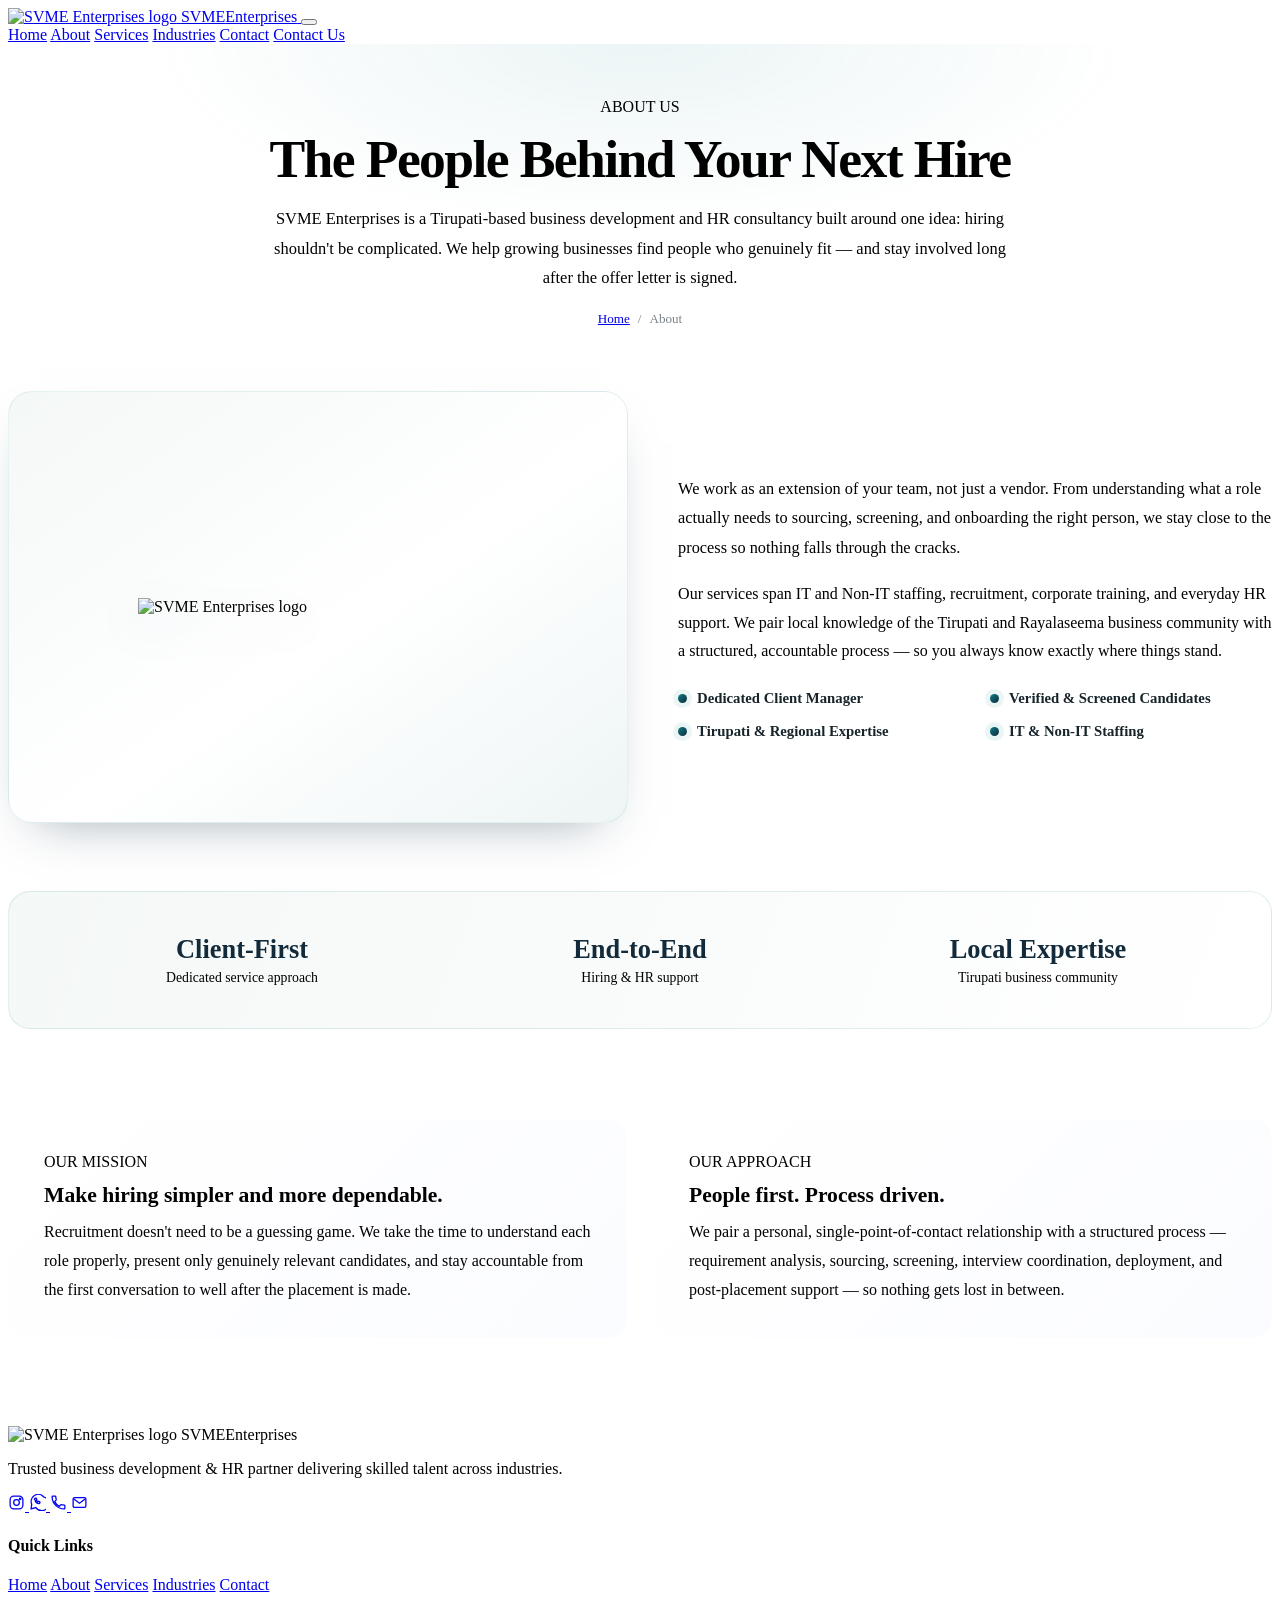
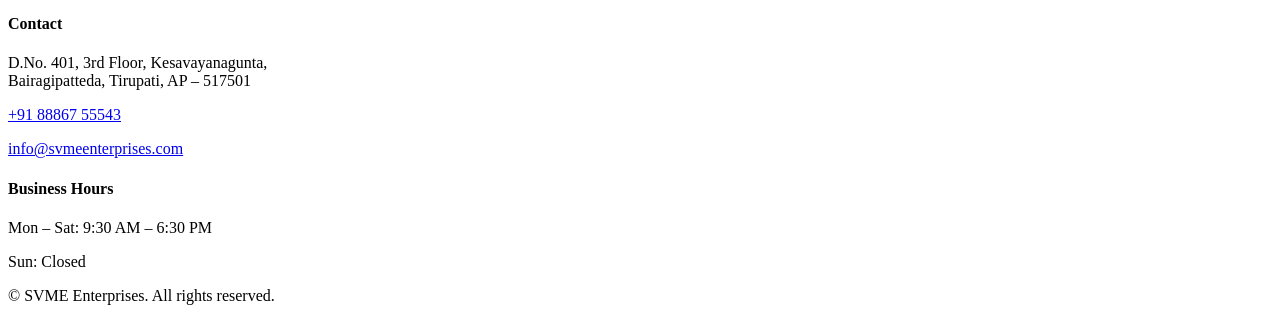
==== about.html @ 437296a8 "Add files via upload" ====
<!DOCTYPE html>
<html lang="en">
<head>
<meta charset="UTF-8">
<meta name="viewport" content="width=device-width, initial-scale=1.0">
<title>About Us | SVME Enterprises</title>
<meta name="description" content="Learn about SVME Enterprises and our approach to staffing, recruitment and workforce solutions.">
<link rel="icon" type="image/png" href="assets/logo.png">
<link rel="preconnect" href="https://fonts.googleapis.com">
<link rel="preconnect" href="https://fonts.gstatic.com" crossorigin>
<link href="https://fonts.googleapis.com/css2?family=Poppins:wght@500;600;700;800&family=Playfair+Display:wght@700;800&family=Inter:wght@400;500;600&display=swap" rel="stylesheet">
<link rel="stylesheet" href="css/style.css">
<style>
.about-page-hero{
  padding:54px 0 22px;
  text-align:center;
  background:
    radial-gradient(700px 260px at 50% 0%, rgba(14,124,134,.08), transparent 70%),
    #fff;
}
.about-page-hero h1{
  margin:12px 0 14px;
  font-size:clamp(2.2rem,4.2vw,3.35rem);
  letter-spacing:-.03em;
}
.about-page-hero .lead{
  max-width:760px;margin:0 auto;color:var(--muted);
  font-size:1.03rem;line-height:1.8;
}
.about-breadcrumb{
  display:flex;justify-content:center;gap:8px;align-items:center;
  margin-top:18px;color:#7a858a;font-size:.82rem;
}
.about-main{padding:42px 0 90px;background:#fff}
.about-grid{
  display:grid;grid-template-columns:minmax(0,1.02fr) minmax(0,.98fr);
  gap:52px;align-items:center;
}
.about-logo-card{
  width:100%;height:430px;border-radius:24px;
  display:flex;align-items:center;justify-content:center;
  background:linear-gradient(145deg,#f4f8f7 0%,#ffffff 55%,#eef5f5 100%);
  border:1px solid rgba(14,124,134,.10);
  box-shadow:0 22px 50px -30px rgba(20,50,70,.5);
  overflow:hidden;
}
.about-logo-card img{
  width:min(68%,360px);height:auto;display:block;
  object-fit:contain;
  filter:drop-shadow(0 14px 22px rgba(20,50,70,.10));
}
.about-copy p{color:var(--muted);line-height:1.8;margin:0 0 18px}
.about-copy .intro{font-size:1.02rem}
.about-points{
  display:grid;grid-template-columns:1fr 1fr;gap:16px 30px;
  margin-top:24px;
}
.about-point{
  display:flex;gap:10px;align-items:center;color:#17252b;
  font-weight:600;font-size:.92rem;
}
.about-point:before{
  content:"";width:9px;height:9px;flex:0 0 9px;border-radius:50%;
  background:linear-gradient(135deg,#0E7C86,#102A3B);
  box-shadow:0 0 0 5px rgba(14,124,134,.08);
}
.about-highlight{
  margin-top:68px;padding:42px 46px;border-radius:22px;
  background:linear-gradient(110deg,#F4F8F7 0%,#FFFFFF 100%);
  border:1px solid rgba(14,124,134,.12);
}
.about-highlight-grid{display:grid;grid-template-columns:repeat(3,1fr);gap:24px;text-align:center}
.about-stat strong{display:block;font-size:1.65rem;color:#132a3a}
.about-stat span{display:block;color:var(--muted);font-size:.86rem;margin-top:5px}
@media(max-width:900px){
  .about-grid{grid-template-columns:1fr;gap:34px}
  .about-logo-card{height:360px}
}
@media(max-width:600px){
  .about-page-hero{padding:44px 0 16px}
  .about-main{padding:32px 0 65px}
  .about-logo-card{height:280px;border-radius:18px}
  .about-points{grid-template-columns:1fr}
  .about-highlight{padding:30px 22px}
  .about-highlight-grid{grid-template-columns:1fr}
}

.about-extra{padding:0 0 88px;background:#fff}
.about-extra-grid{display:grid;grid-template-columns:1fr 1fr;gap:26px}
.about-extra-grid article{padding:34px 36px;border:1px solid var(--line);border-radius:20px;background:linear-gradient(135deg,#fff 0%,#fbfcff 100%);box-shadow:var(--shadow-sm)}
.about-extra-grid h2{font-size:1.35rem;margin:12px 0 10px}
.about-extra-grid p{margin:0;color:var(--muted);line-height:1.8}
@media(max-width:700px){.about-extra-grid{grid-template-columns:1fr}.about-extra-grid article{padding:28px 24px}}
</style>
</head>
<body>

<!-- Header -->
<header class="site-header" id="top">
  <div class="wrap header-inner">
    <a class="brand" href="index.html">
      <img src="assets/logo.png" alt="SVME Enterprises logo" class="brand-logo">
      <span class="brand-name"><span class="brand-svme">SVME</span><span class="brand-ent">Enterprises</span></span>
    </a>

    <button class="nav-toggle" id="navToggle" aria-label="Toggle navigation" aria-expanded="false">
      <span></span><span></span><span></span>
    </button>

    <nav class="site-nav" id="siteNav">
      <a href="index.html">Home</a>
      <a href="about.html">About</a>
      <a href="services.html">Services</a>
      <a href="index.html#industries">Industries</a>
      <a href="contact.html">Contact</a>
      <a class="btn-gradient nav-cta" href="contact.html">Contact Us</a>
    </nav>
  </div>
</header>



<main>
<section class="about-page-hero">
  <div class="wrap">
    <span class="eyebrow">ABOUT US</span>
    <h1>The People Behind Your Next Hire</h1>
    <p class="lead">SVME Enterprises is a Tirupati-based business development and HR consultancy built around one idea: hiring shouldn't be complicated. We help growing businesses find people who genuinely fit &mdash; and stay involved long after the offer letter is signed.</p>
    <div class="about-breadcrumb">
      <a href="index.html">Home</a><span>/</span><span>About</span>
    </div>
  </div>
</section>

<section class="about-main">
  <div class="wrap">
    <div class="about-grid">
      <div>
        <div class="about-logo-card"><img src="assets/logo.png" alt="SVME Enterprises logo"></div>
      </div>
      <div class="about-copy">
        <p class="intro">We work as an extension of your team, not just a vendor. From understanding what a role actually needs to sourcing, screening, and onboarding the right person, we stay close to the process so nothing falls through the cracks.</p>
        <p>Our services span IT and Non-IT staffing, recruitment, corporate training, and everyday HR support. We pair local knowledge of the Tirupati and Rayalaseema business community with a structured, accountable process &mdash; so you always know exactly where things stand.</p>
        <div class="about-points">
          <div class="about-point">Dedicated Client Manager</div>
          <div class="about-point">Verified &amp; Screened Candidates</div>
          <div class="about-point">Tirupati &amp; Regional Expertise</div>
          <div class="about-point">IT &amp; Non-IT Staffing</div>
        </div>
      </div>
    </div>

    <div class="about-highlight">
      <div class="about-highlight-grid">
        <div class="about-stat"><strong>Client-First</strong><span>Dedicated service approach</span></div>
        <div class="about-stat"><strong>End-to-End</strong><span>Hiring &amp; HR support</span></div>
        <div class="about-stat"><strong>Local Expertise</strong><span>Tirupati business community</span></div>
      </div>
    </div>
  </div>

</section>

<section class="about-extra">
  <div class="wrap">
    <div class="about-extra-grid">
      <article>
        <span class="eyebrow">OUR MISSION</span>
        <h2>Make hiring simpler and more dependable.</h2>
        <p>Recruitment doesn't need to be a guessing game. We take the time to understand each role properly, present only genuinely relevant candidates, and stay accountable from the first conversation to well after the placement is made.</p>
      </article>
      <article>
        <span class="eyebrow">OUR APPROACH</span>
        <h2>People first. Process driven.</h2>
        <p>We pair a personal, single-point-of-contact relationship with a structured process &mdash; requirement analysis, sourcing, screening, interview coordination, deployment, and post-placement support &mdash; so nothing gets lost in between.</p>
      </article>
    </div>
  </div>
</section>

</section>
</main>

<!-- Footer -->
<footer class="site-footer">
  <div class="wrap footer-grid">
    <div class="footer-brand">
      <div class="footer-logo-box">
        <img src="assets/logo.png" alt="SVME Enterprises logo" class="footer-logo">
        <span class="footer-logo-text"><span class="brand-svme">SVME</span><span class="brand-ent block">Enterprises</span></span>
      </div>
      <p class="footer-tag">Trusted business development &amp; HR partner delivering skilled talent across industries.</p>
      <div class="footer-social">
        <a href="https://www.instagram.com/svme_enterprises?igsh=MTJnbjJmdXRpMzVmag==" target="_blank" rel="noopener" aria-label="Instagram">
          <svg viewBox="0 0 24 24" width="17" height="17" fill="none" stroke="currentColor" stroke-width="1.8"><rect x="3" y="3" width="18" height="18" rx="5"/><circle cx="12" cy="12" r="4"/><circle cx="17.2" cy="6.8" r="1"/></svg>
        </a>
        <a href="https://wa.me/918886755543" target="_blank" rel="noopener" aria-label="WhatsApp">
          <svg viewBox="0 0 24 24" width="17" height="17" fill="none" stroke="currentColor" stroke-width="1.8"><path d="M20.5 3.9A10 10 0 0 0 3.8 14.4L3 21l6.7-1.8A10 10 0 1 0 20.5 3.9Z"/><path d="M8.6 8.4c.3 2.6 2.5 4.8 5.1 5.1.8.1 1.5-.4 1.7-1.1l.1-.6a.8.8 0 0 0-.4-.9l-1.4-.6a.8.8 0 0 0-.9.2l-.4.5a5.1 5.1 0 0 1-2.1-2.1l.5-.4a.8.8 0 0 0 .2-.9l-.6-1.4a.8.8 0 0 0-.9-.4l-.6.1c-.7.2-1.2.9-1.1 1.7Z"/></svg>
        </a>
        <a href="tel:+918886755543" aria-label="Call SVME Enterprises">
          <svg viewBox="0 0 24 24" width="17" height="17" fill="none" stroke="currentColor" stroke-width="1.8"><path d="M6.6 10.8c1.4 2.8 3.8 5.2 6.6 6.6l2.2-2.2c.3-.3.7-.4 1-.2 1.1.4 2.3.6 3.6.6.6 0 1 .4 1 1V20c0 .6-.4 1-1 1C10.6 21 3 13.4 3 4c0-.6.4-1 1-1h3.2c.6 0 1 .4 1 1 0 1.3.2 2.5.6 3.6.1.4 0 .8-.2 1L6.6 10.8z"/></svg>
        </a>
        <a href="mailto:info@svmeenterprises.com" aria-label="Email SVME Enterprises">
          <svg viewBox="0 0 24 24" width="17" height="17" fill="none" stroke="currentColor" stroke-width="1.8"><rect x="3" y="5" width="18" height="14" rx="2"/><path d="m4 7 8 6 8-6"/></svg>
        </a>
      </div>
    </div>

    <div class="footer-col">
      <h4>Quick Links</h4>
      <a href="index.html">Home</a>
      <a href="about.html">About</a>
      <a href="services.html">Services</a>
      <a href="index.html#industries">Industries</a>
      <a href="contact.html">Contact</a>
    </div>

    <div class="footer-col">
      <h4>Contact</h4>
      <p>D.No. 401, 3rd Floor, Kesavayanagunta,<br>Bairagipatteda, Tirupati, AP &ndash; 517501</p>
      <p><a href="tel:+918886755543">+91 88867 55543</a></p>
      <p><a href="mailto:info@svmeenterprises.com">info@svmeenterprises.com</a></p>
    </div>

    <div class="footer-col">
      <h4>Business Hours</h4>
      <p>Mon &ndash; Sat: 9:30 AM &ndash; 6:30 PM</p>
      <p>Sun: Closed</p>
    </div>
  </div>
  <p class="footer-copy">&copy; <span id="year"></span> SVME Enterprises. All rights reserved.</p>
</footer>

<script src="js/script.js"></script>
</body>
</html>
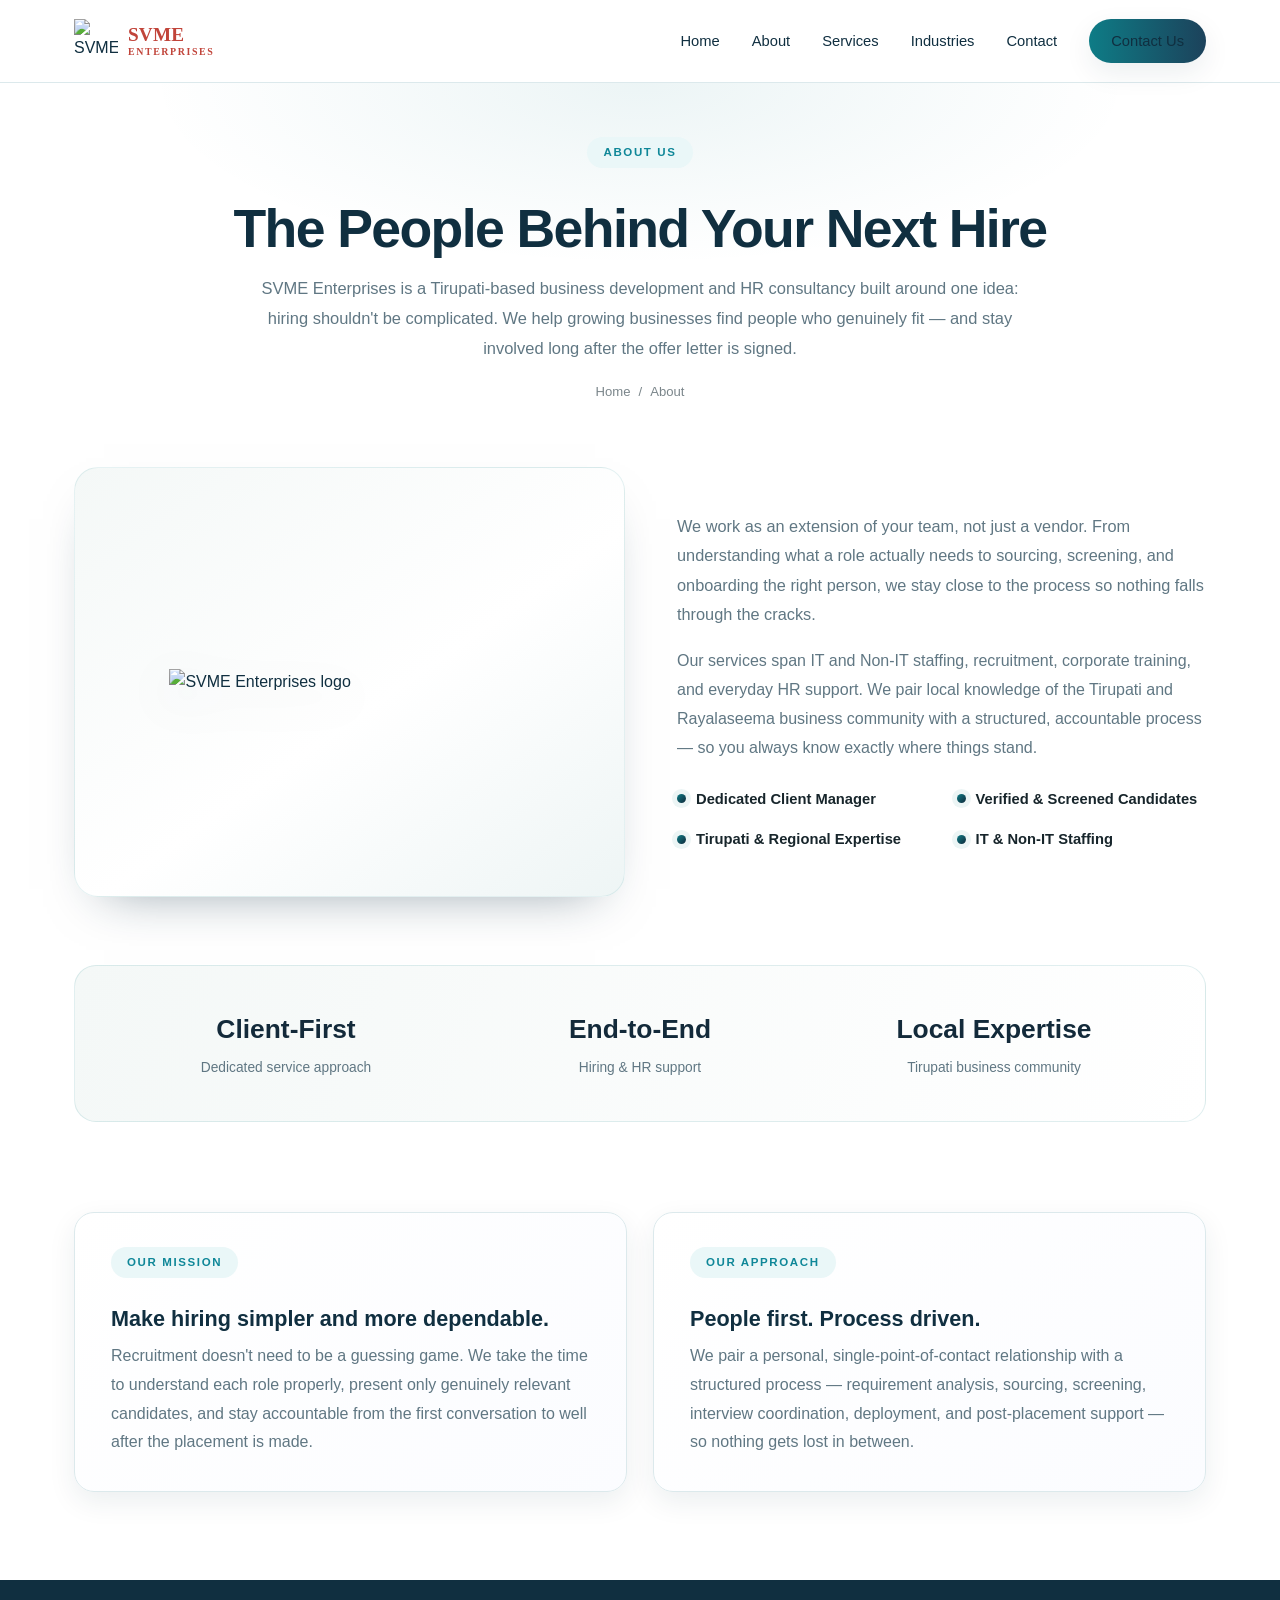
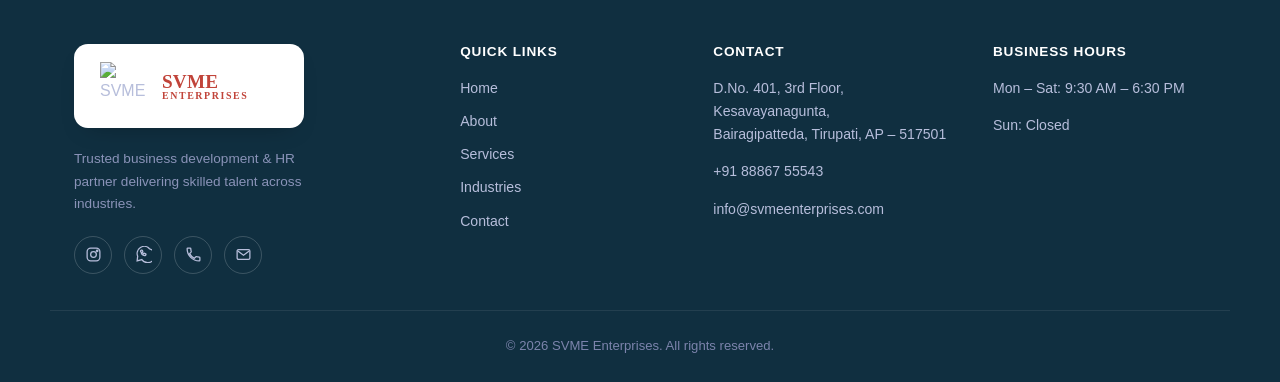
==== commit 6ed8238c: "Update stylesheet and script link paths in about.html" ====
--- a/about.html
+++ b/about.html
@@ -9,7 +9,7 @@
 <link rel="preconnect" href="https://fonts.googleapis.com">
 <link rel="preconnect" href="https://fonts.gstatic.com" crossorigin>
 <link href="https://fonts.googleapis.com/css2?family=Poppins:wght@500;600;700;800&family=Playfair+Display:wght@700;800&family=Inter:wght@400;500;600&display=swap" rel="stylesheet">
-<link rel="stylesheet" href="css/style.css">
+<link rel="stylesheet" href="style.css">
 <style>
 .about-page-hero{
   padding:54px 0 22px;
@@ -231,6 +231,6 @@
   <p class="footer-copy">&copy; <span id="year"></span> SVME Enterprises. All rights reserved.</p>
 </footer>
 
-<script src="js/script.js"></script>
+<script src="script.js"></script>
 </body>
 </html>
--- a/style.css
+++ b/style.css
@@ -0,0 +1,575 @@
+/* ============================================
+   SVME Enterprises — aedutree-inspired theme
+   ============================================ */
+:root{
+  --p1: #0E7C86;   /* teal       */
+  --p2: #1C425B;   /* navy-soft  */
+  --p3: #102A3B;   /* deep navy  */
+  --gold: #D9922F; /* accent     */
+  --coral: #C1443A; /* wordmark red, from card/logo */
+  --grad: linear-gradient(90deg, var(--p1), var(--p2));
+
+  --ink:    #102A3B;
+  --muted:  #5B6B72;
+  --line:   #E4E9E9;
+  --bg:     #FFFFFF;
+  --bg-tint: #F4F8F7;
+  --navy:   #0E2836;
+
+  --font-head: 'Poppins', 'Segoe UI', sans-serif;
+  --font-body: 'Inter', 'Segoe UI', sans-serif;
+
+  --radius: 16px;
+  --shadow: 0 20px 45px -22px rgba(30,20,70,.22);
+  --shadow-sm: 0 8px 22px -12px rgba(30,20,70,.18);
+}
+
+*{ box-sizing:border-box; }
+html{ scroll-behavior:smooth; }
+body{
+  margin:0;
+  font-family: var(--font-body);
+  color: var(--ink);
+  background: var(--bg);
+  line-height:1.65;
+  -webkit-font-smoothing:antialiased;
+}
+img{ max-width:100%; display:block; }
+a{ color:inherit; text-decoration:none; }
+ul{ margin:0; padding:0; list-style:none; }
+h1,h2,h3,h4{ font-family: var(--font-head); color: var(--ink); margin:0; line-height:1.2; }
+
+.wrap{ width:100%; max-width:1180px; margin:0 auto; padding:0 24px; }
+
+.eyebrow{
+  display:inline-block;
+  font-family: var(--font-head);
+  font-weight:600;
+  font-size:.72rem;
+  letter-spacing:.14em;
+  text-transform:uppercase;
+  color: var(--p1);
+  background: rgba(14,124,134,.08);
+  padding: 6px 16px;
+  border-radius:999px;
+  margin-bottom:16px;
+}
+.eyebrow.light{ color:#BFE3E6; background: rgba(255,255,255,.08); }
+.center{ text-align:center; }
+h2.center{ margin-bottom:10px; }
+.section-sub{ color: var(--muted); max-width:56ch; margin: 0 auto 46px; }
+.section-sub.center{ margin-left:auto; margin-right:auto; }
+
+.section{ padding: 96px 0; }
+.section h2{ font-size: clamp(1.6rem, 2.6vw, 2.15rem); }
+
+.grad-text{
+  color: var(--p1);
+}
+
+/* ============================================
+   Buttons
+   ============================================ */
+.btn-gradient{
+  display:inline-flex; align-items:center; gap:8px;
+  font-family: var(--font-head); font-weight:600; font-size:.94rem;
+  color:#fff; background: var(--grad);
+  padding: 13px 26px; border-radius:999px;
+  box-shadow: var(--shadow-sm);
+  transition: transform .18s ease, box-shadow .18s ease, filter .18s ease;
+}
+.btn-gradient:hover{ transform: translateY(-2px); filter: brightness(1.06); box-shadow: var(--shadow); }
+.btn-outline{
+  display:inline-flex; align-items:center;
+  font-family: var(--font-head); font-weight:600; font-size:.94rem;
+  color: var(--ink); background: transparent;
+  border: 1.5px solid var(--line);
+  padding: 13px 26px; border-radius:999px;
+  transition: border-color .18s ease, transform .18s ease;
+}
+.btn-outline:hover{ border-color: var(--p1); transform: translateY(-2px); }
+.btn-lg{ padding: 15px 30px; }
+.btn-block{ width:100%; justify-content:center; margin-top:22px; }
+.arrow{ transition: transform .18s ease; }
+.btn-gradient:hover .arrow{ transform: translateX(3px); }
+
+/* ============================================
+   Header
+   ============================================ */
+.site-header{
+  position:sticky; top:0; z-index:50;
+  background: rgba(255,255,255,.9);
+  backdrop-filter: blur(10px);
+  border-bottom: 1px solid var(--line);
+}
+.header-inner{ display:flex; align-items:center; justify-content:space-between; height:82px; }
+.brand{ display:flex; align-items:center; gap:10px; }
+.brand-logo{ width:44px; height:44px; object-fit:contain; }
+.brand-name{ display:flex; flex-direction:column; line-height:1; }
+.brand-svme{
+  font-family:'Playfair Display', serif; font-weight:800; font-size:1.2rem;
+  color: var(--coral); letter-spacing:.01em;
+}
+.brand-ent{
+  font-family:'Playfair Display', serif; font-weight:700; font-size:.62rem;
+  color: var(--coral); letter-spacing:.16em; text-transform:uppercase;
+  margin-top:2px;
+}
+.brand-ent.block{ display:block; margin-top:0; }
+
+.site-nav{ display:flex; align-items:center; gap:32px; }
+.site-nav a{ font-family: var(--font-head); font-weight:500; font-size:.92rem; color: var(--ink); }
+.site-nav a:not(.nav-cta):hover{ color: var(--p1); }
+.nav-cta{ padding: 10px 22px; }
+
+.nav-toggle{
+  display:none; flex-direction:column; justify-content:center; gap:5px;
+  width:40px; height:40px; background:none; border:none; cursor:pointer;
+}
+.nav-toggle span{ width:22px; height:2px; background: var(--ink); border-radius:2px; }
+
+/* ============================================
+   Hero
+   ============================================ */
+.hero{
+  position:relative;
+  padding: 100px 0 90px;
+  background:
+    radial-gradient(900px 420px at 12% -10%, rgba(14,124,134,.09), transparent 60%),
+    radial-gradient(900px 460px at 90% 10%, rgba(28,66,91,.10), transparent 60%),
+    var(--bg-tint);
+  overflow:hidden;
+}
+.hero-inner{
+  display:grid; grid-template-columns: 1.1fr .9fr; gap:50px; align-items:center;
+}
+.badge{
+  display:inline-block;
+  font-family: var(--font-head); font-weight:600; font-size:.72rem;
+  letter-spacing:.1em; color: var(--p1);
+  background:#fff; border:1px solid rgba(14,124,134,.25);
+  padding:8px 18px; border-radius:999px; margin-bottom:26px;
+  box-shadow: var(--shadow-sm);
+}
+.hero h1{
+  font-size: clamp(1.9rem, 3.8vw, 2.65rem);
+  font-weight:600; letter-spacing:-.01em; margin-bottom:20px;
+}
+.hero-lead{ color: var(--muted); font-size:1.04rem; max-width:48ch; margin-bottom:32px; }
+.hero-actions{ display:flex; gap:16px; flex-wrap:wrap; }
+
+.hero-visual{ position:relative; display:flex; align-items:center; justify-content:center; }
+.hero-glow{
+  position:absolute; width:340px; height:340px; border-radius:50%;
+  background: var(--grad); filter: blur(90px); opacity:.28;
+}
+.hero-card{
+  position:relative; z-index:2;
+  background:#fff; border-radius: 22px;
+  padding: 40px 34px; text-align:center;
+  box-shadow: var(--shadow);
+  border: 1px solid var(--line);
+  width: 100%; max-width: 320px;
+}
+.hero-logo{ width:112px; margin:0 auto 18px; }
+.hero-card-title{ line-height:1.1; margin:0; }
+.hero-card-title .brand-svme{ font-size:1.35rem; }
+.hero-card-title .brand-ent{ font-size:.68rem; }
+.hero-card-sub{ color: var(--muted); font-size:.85rem; margin-top:10px; }
+.hero-card-row{ display:flex; justify-content:center; gap:14px; margin-top:22px; font-size:1.3rem; }
+
+/* ============================================
+   Highlights strip
+   ============================================ */
+.highlights{ background: var(--navy); padding: 42px 0; }
+.highlights-grid{
+  display:grid; grid-template-columns: repeat(4,1fr); gap:20px; text-align:center;
+}
+.highlight h3{ color:#fff; font-size:1.15rem; }
+.highlight p{ color:#9AA3C2; font-size:.85rem; margin:4px 0 0; }
+
+/* ============================================
+   Icon badges (gradient circles)
+   ============================================ */
+.icon-badge{
+  display:inline-flex; align-items:center; justify-content:center;
+  width:52px; height:52px; border-radius:16px;
+  font-size:1.35rem; margin-bottom:18px;
+  color:#fff;
+}
+.grad-1{ background: linear-gradient(135deg, var(--p1), #0B5E66); }
+.grad-2{ background: linear-gradient(135deg, var(--p2), var(--p3)); }
+.grad-3{ background: linear-gradient(135deg, var(--p1), var(--p3)); }
+.grad-4{ background: linear-gradient(135deg, var(--gold), var(--p1)); }
+
+/* ============================================
+   About
+   ============================================ */
+.about-inner{ display:grid; grid-template-columns: .8fr 1.2fr; gap:60px; align-items:center; }
+.about-visual{
+  background: var(--bg-tint); border-radius: var(--radius);
+  padding: 50px; display:flex; align-items:center; justify-content:center;
+  border: 1px solid var(--line);
+}
+.about-logo{ width:70%; }
+.about-text p{ color: var(--muted); margin: 16px 0 0; max-width:52ch; }
+.about-text h2{ font-size: clamp(1.5rem, 2.4vw, 2rem); margin-bottom:4px; }
+.about-text .btn-gradient{ margin-top:26px; }
+
+/* ============================================
+   Card grids
+   ============================================ */
+.card-grid{ display:grid; gap:24px; }
+.card-grid.four{ grid-template-columns: repeat(4, 1fr); }
+.card-grid.three{ grid-template-columns: repeat(3, 1fr); }
+
+.feature-card{
+  background:#fff; border:1px solid var(--line); border-radius: var(--radius);
+  padding: 32px 26px; box-shadow: var(--shadow-sm);
+  transition: transform .2s ease, box-shadow .2s ease;
+}
+.feature-card:hover{ transform: translateY(-5px); box-shadow: var(--shadow); }
+.feature-card h3{ font-size:1.02rem; margin-bottom:8px; }
+.feature-card p{ color: var(--muted); font-size:.9rem; margin:0; }
+
+.services{ background: var(--bg); }
+.industries{ background: var(--bg-tint); }
+
+.industry-grid .industry-card{
+  background:#fff; border:1px solid var(--line); border-radius: var(--radius);
+  padding: 30px 20px; text-align:center; box-shadow: var(--shadow-sm);
+  transition: transform .2s ease, box-shadow .2s ease;
+}
+.industry-card:hover{ transform: translateY(-5px); box-shadow: var(--shadow); }
+.industry-card .icon-badge{ margin-bottom:14px; }
+.industry-card p{ font-family: var(--font-head); font-weight:600; font-size:.9rem; margin:0; }
+
+.why{ background:#fff; }
+
+/* ============================================
+   Process
+   ============================================ */
+.process{ background: var(--navy); }
+.process h2, .process .eyebrow{ color:#fff; }
+.process-grid{
+  display:grid; grid-template-columns: repeat(6, 1fr); gap:18px; margin-top:20px;
+}
+.process-step{
+  background: rgba(255,255,255,.05);
+  border: 1px solid rgba(255,255,255,.1);
+  border-radius: var(--radius);
+  padding: 26px 16px; text-align:center;
+}
+.step-badge{
+  display:inline-flex; align-items:center; justify-content:center;
+  width:44px; height:44px; border-radius:50%;
+  background: var(--grad); color:#fff;
+  font-family: var(--font-head); font-weight:700;
+  margin-bottom:14px;
+}
+.process-step h4{ color:#E7E9F5; font-size:.85rem; font-weight:600; }
+
+/* ============================================
+   Contact
+   ============================================ */
+.contact{ background: var(--bg-tint); }
+.contact-grid{ display:grid; grid-template-columns: .95fr 1.05fr; gap:26px; align-items:stretch; }
+.contact-card{
+  background:#fff; border-radius: var(--radius); padding:36px;
+  border: 1px solid var(--line); box-shadow: var(--shadow-sm);
+}
+.contact-card h3{ font-size:1.2rem; }
+.contact-person{ color: var(--p1); font-weight:500; font-size:.92rem; margin:4px 0 22px; }
+.contact-list{ display:grid; gap:16px; margin-bottom:6px; }
+.contact-list li{ display:flex; gap:14px; align-items:flex-start; font-size:.94rem; }
+.contact-list a:hover{ color: var(--p1); }
+
+.map-card{ border-radius: var(--radius); overflow:hidden; min-height:340px; box-shadow: var(--shadow-sm); border: 1px solid var(--line); }
+.map-card iframe{ width:100%; height:100%; min-height:340px; }
+
+/* ============================================
+   Footer
+   ============================================ */
+.site-footer{ background: var(--navy); color:#B7BEDB; padding: 64px 0 26px; }
+.footer-grid{
+  display:grid; grid-template-columns: 1.3fr .8fr .9fr .8fr; gap:40px;
+  padding-bottom:36px; border-bottom:1px solid rgba(255,255,255,.08);
+}
+.footer-brand{ display:flex; flex-direction:column; align-items:flex-start; }
+.footer-logo-box{
+  display:flex; align-items:center; gap:14px;
+  background:#fff; border-radius:14px;
+  padding: 18px 26px; margin-bottom:20px;
+  box-shadow: 0 10px 24px -14px rgba(0,0,0,.35);
+  min-width: 230px;
+}
+.footer-logo{ width:48px; height:48px; object-fit:contain; flex-shrink:0; }
+.footer-logo-text{ display:flex; flex-direction:column; line-height:1; }
+.footer-logo-text .brand-svme{ font-size:1.2rem; }
+.footer-logo-text .brand-ent{ font-size:.62rem; }
+.footer-tag{ color:#8A93B8; font-weight:400 !important; font-size:.85rem; margin:0 0 20px !important; max-width:32ch; }
+.footer-social{ display:flex; gap:12px; }
+.footer-social a{
+  width:38px; height:38px; border-radius:50%;
+  display:flex; align-items:center; justify-content:center;
+  border: 1px solid rgba(255,255,255,.18);
+  color:#B7BEDB;
+  transition: background .18s ease, color .18s ease, border-color .18s ease;
+}
+.footer-social a:hover{ background:#fff; color: var(--navy); border-color:#fff; }
+.footer-col h4{ color:#fff; font-size:.85rem; letter-spacing:.06em; text-transform:uppercase; margin-bottom:16px; }
+.footer-col a, .footer-col p{ display:block; color:#B7BEDB; font-size:.88rem; margin-bottom:10px; }
+.footer-col a:hover{ color:#fff; }
+.footer-copy{ text-align:center; color:#7C84AC; font-size:.82rem; margin: 24px 0 0; }
+
+/* ============================================
+   Responsive
+   ============================================ */
+@media (max-width: 980px){
+  .about-inner{ grid-template-columns:1fr; }
+  .about-visual{ order:-1; max-width:280px; margin:0 auto; }
+  .card-grid.four{ grid-template-columns: repeat(2,1fr); }
+  .card-grid.three{ grid-template-columns: repeat(2,1fr); }
+  .process-grid{ grid-template-columns: repeat(3,1fr); }
+  .highlights-grid{ grid-template-columns: repeat(2,1fr); gap:28px; }
+  .contact-grid{ grid-template-columns:1fr; }
+  .footer-grid{ grid-template-columns: repeat(2,1fr); }
+}
+
+@media (max-width: 700px){
+  .hero-inner{ grid-template-columns:1fr; }
+}
+
+@media (max-width: 760px){
+  .nav-toggle{ display:flex; }
+  .site-nav{
+    position:absolute; top:82px; left:0; right:0;
+    background:#fff; flex-direction:column; align-items:flex-start; gap:4px;
+    padding:14px 24px 22px; border-bottom:1px solid var(--line); display:none;
+  }
+  .site-nav.open{ display:flex; }
+  .site-nav a{ width:100%; padding:10px 0; }
+  .nav-cta{ margin-top:8px; text-align:center; justify-content:center; }
+}
+
+@media (max-width: 560px){
+  .section{ padding:64px 0; }
+  .hero{ padding:64px 0 50px; }
+  .card-grid.four, .card-grid.three{ grid-template-columns:1fr; }
+  .process-grid{ grid-template-columns: repeat(2,1fr); }
+  .hero-actions{ flex-direction:column; align-items:stretch; }
+  .btn-gradient, .btn-outline{ justify-content:center; }
+  .footer-grid{ grid-template-columns:1fr; }
+}
+
+/* Premium services presentation */
+.service-card .icon-badge{
+  width:52px;
+  height:52px;
+  box-shadow: 0 10px 24px -14px rgba(30,20,70,.45);
+}
+.service-card .icon-badge svg{ display:block; }
+.services-link-wrap{
+  display:flex;
+  justify-content:center;
+  margin-top:38px;
+}
+.services-link{
+  color:#D92FB5;
+  font-family:var(--font-head);
+  font-weight:600;
+  font-size:.92rem;
+  transition:transform .18s ease, color .18s ease;
+}
+.services-link span{
+  display:inline-block;
+  margin-left:5px;
+  transition:transform .18s ease;
+}
+.services-link:hover{ color:var(--p1); }
+.services-link:hover span{ transform:translateX(4px); }
+
+@media (max-width: 900px){
+  .card-grid.four{ grid-template-columns: repeat(2, 1fr); }
+}
+@media (max-width: 560px){
+  .card-grid.four{ grid-template-columns: 1fr; }
+}
+
+
+/* Home page: About is a dedicated page, so keep the landing page focused. */
+.home-page-only{}
+
+
+/* =========================================================
+   SVME ENTERPRISES — PROJECT BRAND PALETTE
+   Teal / Navy / Red from the project identity
+   ========================================================= */
+:root{
+  --primary:#0F8798;
+  --primary-dark:#102F40;
+  --accent:#E33A3D;
+  --accent-soft:#EAF7F8;
+  --ink:#102F40;
+  --muted:#607783;
+  --line:#DCE9EC;
+  --surface:#F5FAFB;
+  --white:#FFFFFF;
+  --shadow-sm:0 10px 28px rgba(16,47,64,.08);
+  --shadow-md:0 18px 45px rgba(16,47,64,.12);
+}
+
+/* Buttons and interactive elements */
+.btn-primary,
+.cta-btn,
+button.primary{
+  background:linear-gradient(135deg,#0F8798 0%,#1E5D73 100%) !important;
+  color:#fff !important;
+  border-color:transparent !important;
+}
+.btn-primary:hover,
+.cta-btn:hover,
+button.primary:hover{
+  background:linear-gradient(135deg,#0C7180 0%,#164D61 100%) !important;
+}
+.btn-outline:hover{
+  border-color:#0F8798 !important;
+  color:#0F8798 !important;
+}
+
+/* Eyebrows, labels and small accents */
+.eyebrow{
+  color:#0F8798 !important;
+  background:#EAF7F8 !important;
+  border-color:#CBE7EB !important;
+}
+.section-label,
+.section-kicker{
+  color:#0F8798 !important;
+}
+
+/* Remove the old pink/purple CTA treatment and use the brand palette. */
+.cta-banner,
+.custom-cta,
+.service-cta{
+  background:linear-gradient(115deg,#0F8798 0%,#1E5D73 100%) !important;
+}
+.cta-banner h2,
+.cta-banner p,
+.custom-cta h2,
+.custom-cta p,
+.service-cta h2,
+.service-cta p{
+  color:#fff !important;
+}
+.cta-banner .btn,
+.custom-cta .btn,
+.service-cta .btn{
+  background:#fff !important;
+  color:#102F40 !important;
+}
+
+/* Cards and service icons */
+.service-card:hover,
+.industry-card:hover{
+  border-color:#B7DDE2 !important;
+}
+.icon-box,
+.service-icon{
+  background:linear-gradient(135deg,#0F8798 0%,#1E5D73 100%) !important;
+  color:#fff !important;
+}
+
+/* Use the project red only as a restrained highlight. */
+.highlight,
+.accent,
+.stat-accent{
+  color:#E33A3D !important;
+}
+
+/* Header active state */
+.nav-link.active,
+nav a.active{
+  color:#0F8798 !important;
+}
+
+/* Footer stays navy, matching the project's professional identity. */
+footer{
+  background:#102F40 !important;
+}
+
+/* SVME project CTA box */
+.cta-banner,
+.custom-cta,
+.service-cta,
+.custom-staffing-cta{
+  background:linear-gradient(120deg,#102F40 0%,#0F8798 100%) !important;
+  border:1px solid rgba(255,255,255,.12) !important;
+  box-shadow:0 18px 40px rgba(16,47,64,.18) !important;
+}
+.cta-banner h2,
+.cta-banner p,
+.custom-cta h2,
+.custom-cta p,
+.service-cta h2,
+.service-cta p,
+.custom-staffing-cta h2,
+.custom-staffing-cta p{
+  color:#FFFFFF !important;
+}
+.cta-banner .btn,
+.custom-cta .btn,
+.service-cta .btn,
+.custom-staffing-cta .btn{
+  background:#FFFFFF !important;
+  color:#102F40 !important;
+  border-color:#FFFFFF !important;
+}
+
+/* ============================================
+   Scroll reveal + page transition animation
+   ============================================ */
+.reveal{
+  opacity:0;
+  transform: translateY(26px);
+  transition: opacity .65s cubic-bezier(.2,.7,.3,1), transform .65s cubic-bezier(.2,.7,.3,1);
+  will-change: opacity, transform;
+}
+.reveal.is-visible{
+  opacity:1;
+  transform: translateY(0);
+}
+
+body.page-transition{
+  opacity:0;
+  transition: opacity .32s ease;
+}
+body.page-transition.loaded{
+  opacity:1;
+}
+
+@media (prefers-reduced-motion: reduce){
+  .reveal{ transition:none; opacity:1; transform:none; }
+  body.page-transition{ transition:none; opacity:1; }
+}
+
+/* Real contact brand icons */
+.contact-method .real-icon{
+  display:inline-flex; align-items:center; justify-content:center;
+  width:74px; height:74px; border-radius:20px;
+  background:#fff; border:1px solid var(--line);
+  box-shadow:0 12px 28px rgba(16,47,64,.10);
+}
+.contact-method .real-icon svg{ width:36px; height:36px; display:block; fill:currentColor; }
+.contact-method .real-icon img{ width:40px; height:40px; display:block; object-fit:contain; }
+.contact-method .phone-icon{ color:#0F8798; }
+.contact-method .email-icon{ color:#1C425B; }
+.contact-method .whatsapp-icon img{ width:44px; height:44px; }
+.contact-method .instagram-icon img{ width:44px; height:44px; }
+.contact-list .real-list-icon{
+  display:inline-flex; align-items:center; justify-content:center; width:24px; height:24px;
+  flex:0 0 24px; color:#0F8798;
+}
+.contact-list .real-list-icon svg{ width:21px; height:21px; fill:currentColor; }
+.contact-list .real-list-icon img{ width:21px; height:21px; object-fit:contain; }
+.contact-list .email-icon{ color:#1C425B; }
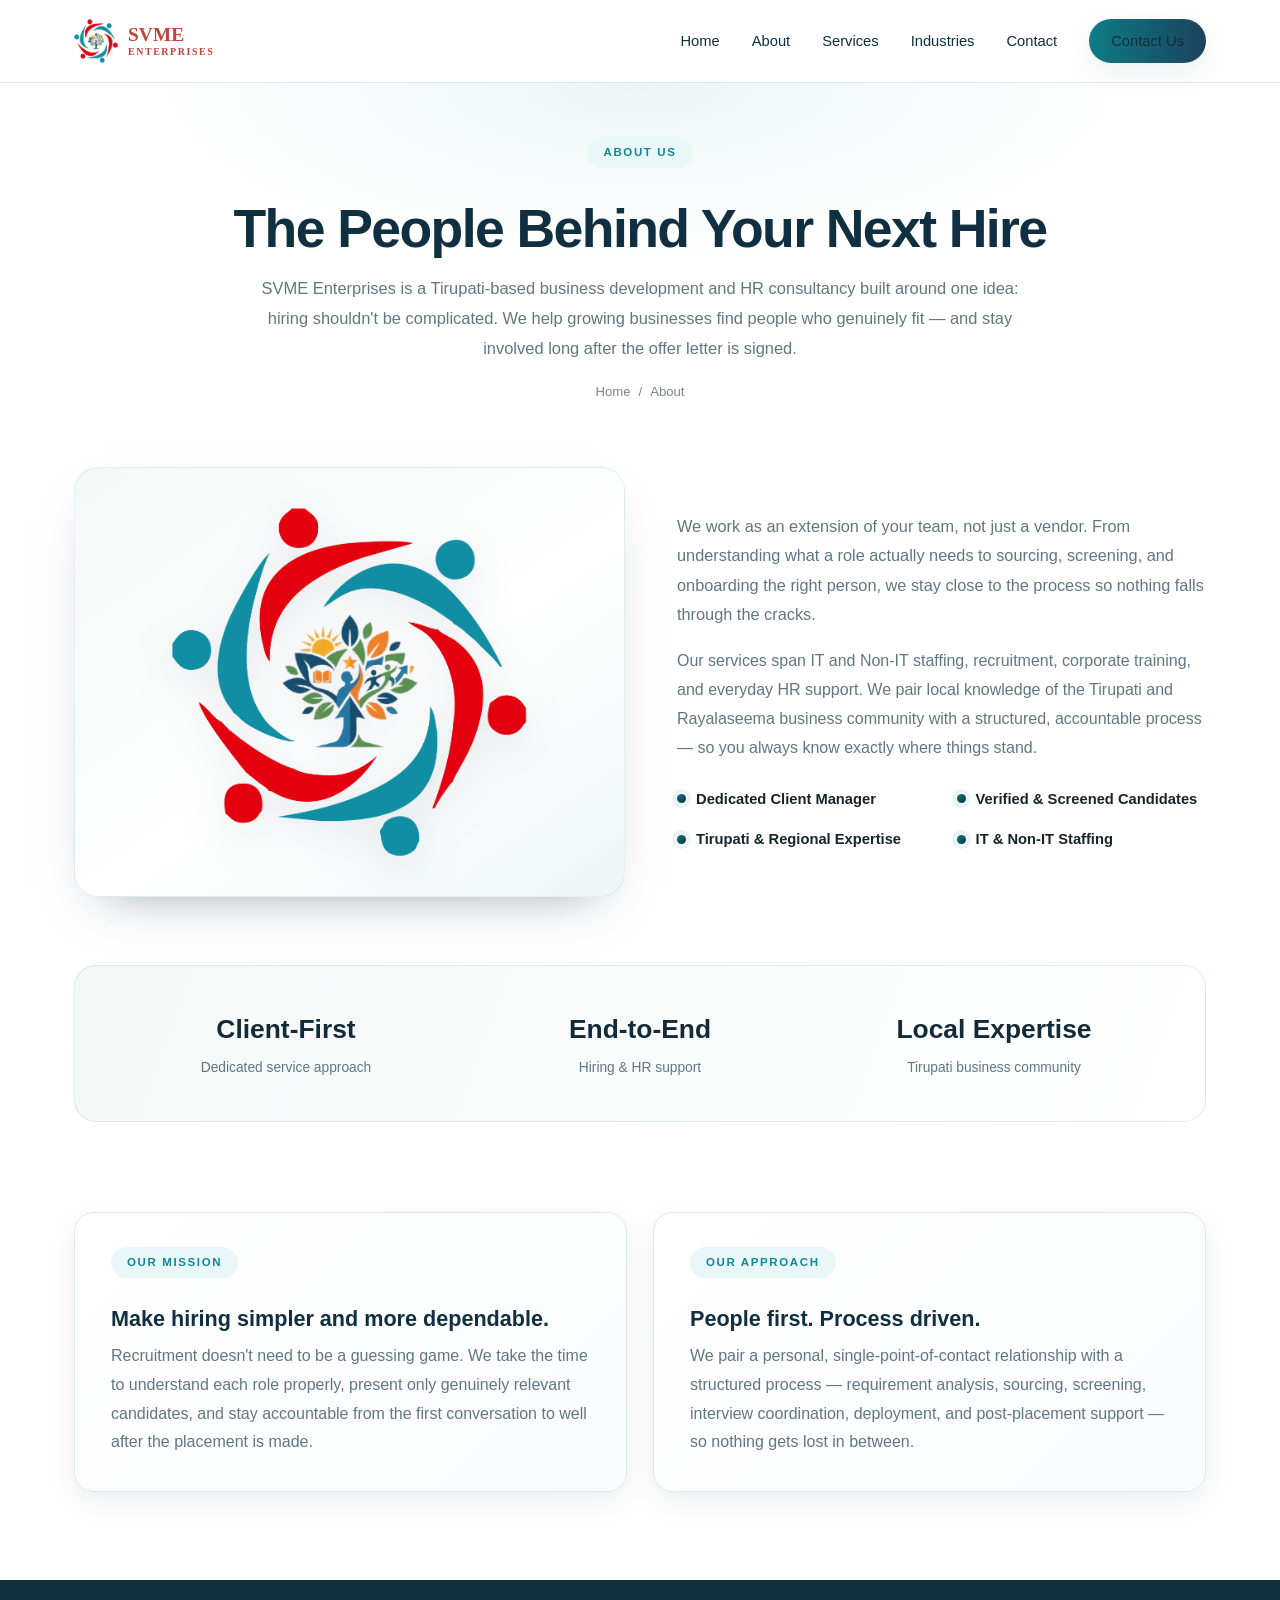
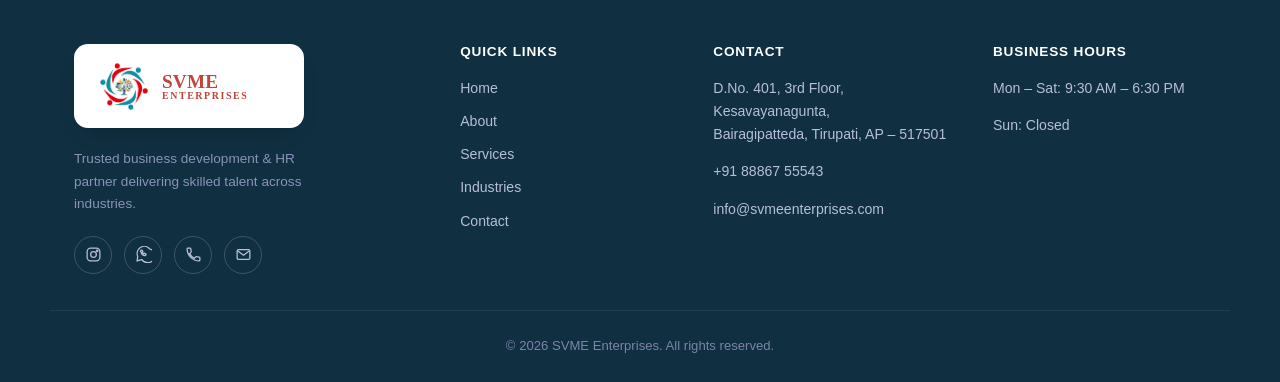
==== commit a1fa7fc6: "Update logo image paths in about.html" ====
--- a/about.html
+++ b/about.html
@@ -5,7 +5,7 @@
 <meta name="viewport" content="width=device-width, initial-scale=1.0">
 <title>About Us | SVME Enterprises</title>
 <meta name="description" content="Learn about SVME Enterprises and our approach to staffing, recruitment and workforce solutions.">
-<link rel="icon" type="image/png" href="assets/logo.png">
+<link rel="icon" type="image/png" href="logo.png">
 <link rel="preconnect" href="https://fonts.googleapis.com">
 <link rel="preconnect" href="https://fonts.gstatic.com" crossorigin>
 <link href="https://fonts.googleapis.com/css2?family=Poppins:wght@500;600;700;800&family=Playfair+Display:wght@700;800&family=Inter:wght@400;500;600&display=swap" rel="stylesheet">
@@ -99,7 +99,7 @@
 <header class="site-header" id="top">
   <div class="wrap header-inner">
     <a class="brand" href="index.html">
-      <img src="assets/logo.png" alt="SVME Enterprises logo" class="brand-logo">
+      <img src="logo.png" alt="SVME Enterprises logo" class="brand-logo">
       <span class="brand-name"><span class="brand-svme">SVME</span><span class="brand-ent">Enterprises</span></span>
     </a>
 
@@ -136,7 +136,7 @@
   <div class="wrap">
     <div class="about-grid">
       <div>
-        <div class="about-logo-card"><img src="assets/logo.png" alt="SVME Enterprises logo"></div>
+        <div class="about-logo-card"><img src="logo.png" alt="SVME Enterprises logo"></div>
       </div>
       <div class="about-copy">
         <p class="intro">We work as an extension of your team, not just a vendor. From understanding what a role actually needs to sourcing, screening, and onboarding the right person, we stay close to the process so nothing falls through the cracks.</p>
@@ -186,7 +186,7 @@
   <div class="wrap footer-grid">
     <div class="footer-brand">
       <div class="footer-logo-box">
-        <img src="assets/logo.png" alt="SVME Enterprises logo" class="footer-logo">
+        <img src="logo.png" alt="SVME Enterprises logo" class="footer-logo">
         <span class="footer-logo-text"><span class="brand-svme">SVME</span><span class="brand-ent block">Enterprises</span></span>
       </div>
       <p class="footer-tag">Trusted business development &amp; HR partner delivering skilled talent across industries.</p>
